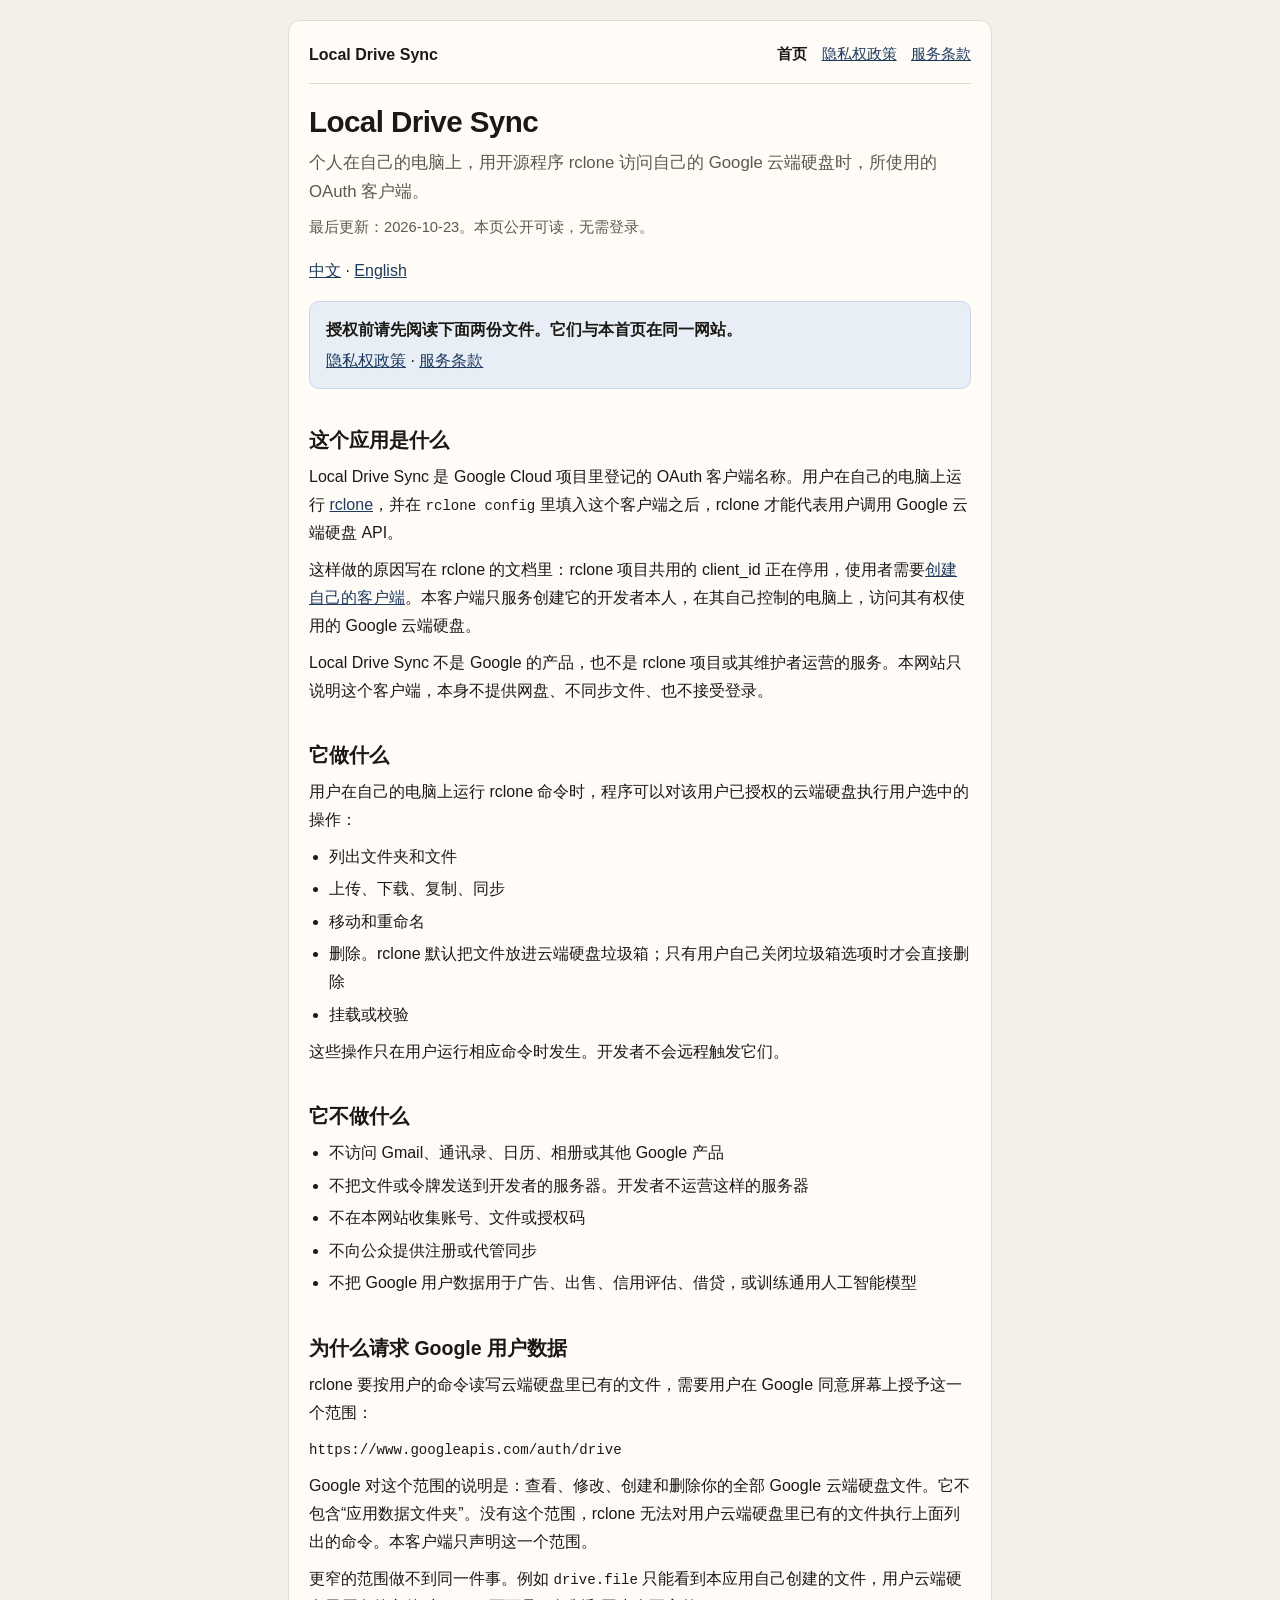
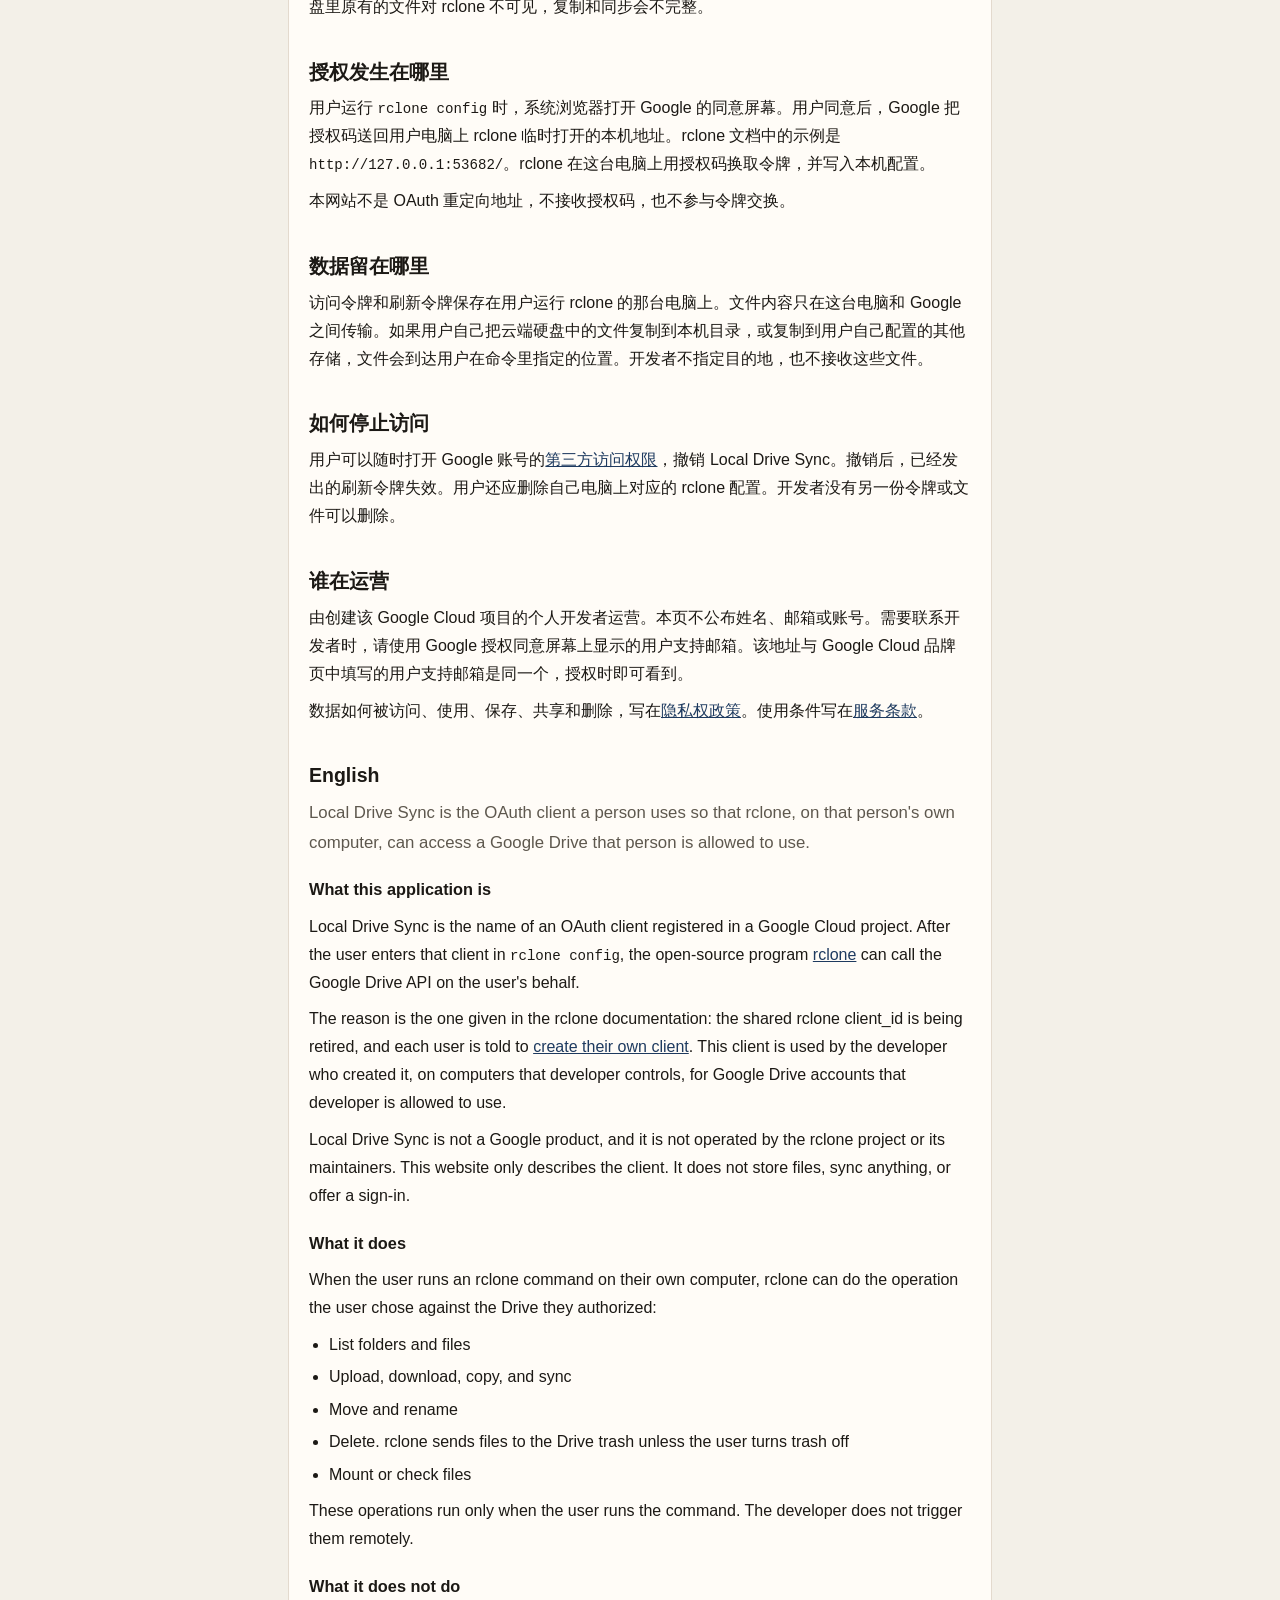
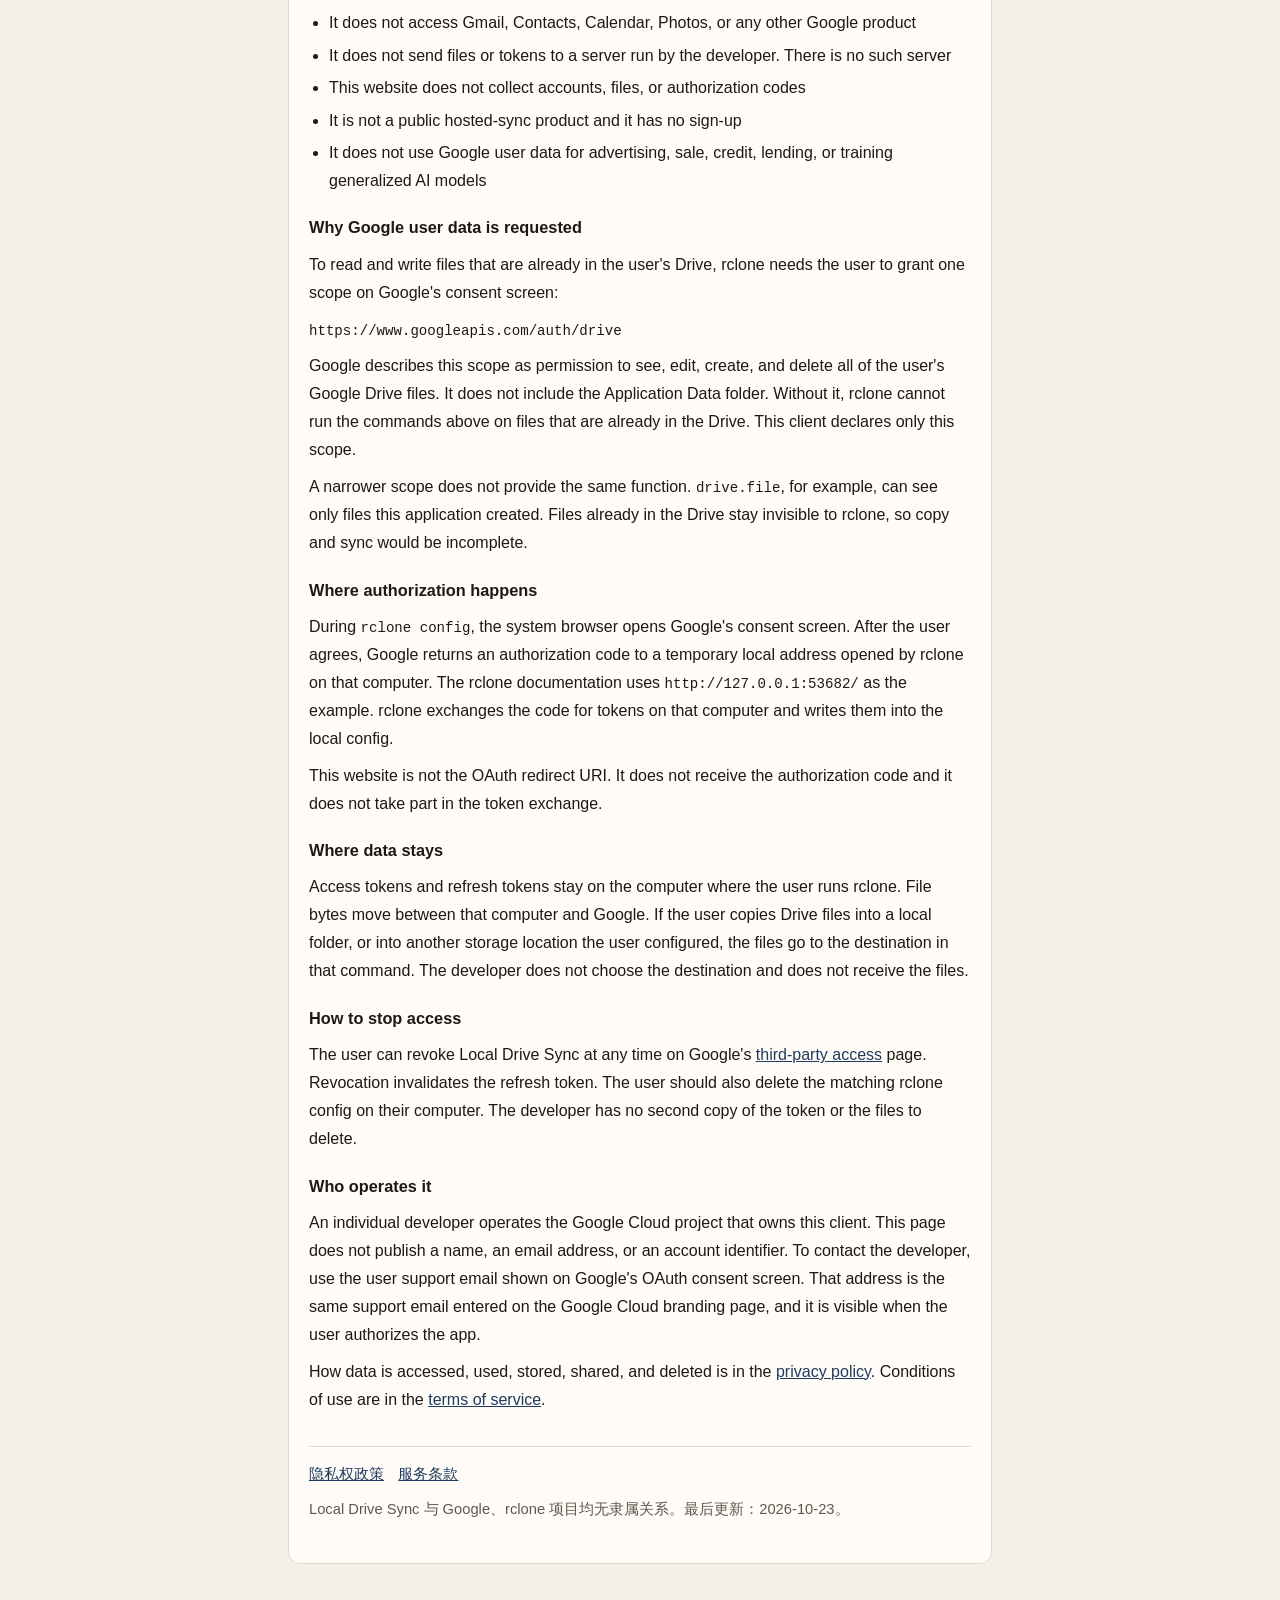
==== index.html @ f3ebdbc6 "添加 Local Drive Sync 的公开品牌页。 首页、隐私权政策和服务条款用于 Google OAuth 品牌验证。" ====
<!DOCTYPE html>
<html lang="zh-Hans">
<head>
  <meta charset="utf-8">
  <meta name="viewport" content="width=device-width, initial-scale=1">
  <title>Local Drive Sync</title>
  <meta name="description" content="Local Drive Sync 是个人在自己的电脑上通过 rclone 访问自己的 Google 云端硬盘时使用的 OAuth 客户端。本网站不收集数据。">
  <meta name="robots" content="index,follow">
  <link rel="icon" href="favicon.svg" type="image/svg+xml">
  <link rel="stylesheet" href="styles.css">
</head>
<body>
  <a class="skip" href="#content">跳到正文</a>
  <div class="wrap">
    <article class="sheet">
      <header>
        <a class="brand" href="index.html">Local Drive Sync</a>
        <nav aria-label="本站页面">
          <a href="index.html" aria-current="page">首页</a>
          <a href="privacy.html">隐私权政策</a>
          <a href="terms.html">服务条款</a>
        </nav>
      </header>

      <main id="content">
        <h1>Local Drive Sync</h1>
        <p class="lede">个人在自己的电脑上，用开源程序 rclone 访问自己的 Google 云端硬盘时，所使用的 OAuth 客户端。</p>
        <p class="meta">最后更新：2026-10-23。本页公开可读，无需登录。</p>
        <p class="lang-switch"><a href="#zh">中文</a> · <a href="#en">English</a></p>

        <div class="policies">
          <strong>授权前请先阅读下面两份文件。它们与本首页在同一网站。</strong>
          <a href="privacy.html">隐私权政策</a>
          ·
          <a href="terms.html">服务条款</a>
        </div>

        <div id="zh" lang="zh-Hans">
          <h2>这个应用是什么</h2>
          <p>Local Drive Sync 是 Google Cloud 项目里登记的 OAuth 客户端名称。用户在自己的电脑上运行 <a href="https://rclone.org/">rclone</a>，并在 <code>rclone config</code> 里填入这个客户端之后，rclone 才能代表用户调用 Google 云端硬盘 API。</p>
          <p>这样做的原因写在 rclone 的文档里：rclone 项目共用的 client_id 正在停用，使用者需要<a href="https://rclone.org/drive/#making-your-own-client-id">创建自己的客户端</a>。本客户端只服务创建它的开发者本人，在其自己控制的电脑上，访问其有权使用的 Google 云端硬盘。</p>
          <p>Local Drive Sync 不是 Google 的产品，也不是 rclone 项目或其维护者运营的服务。本网站只说明这个客户端，本身不提供网盘、不同步文件、也不接受登录。</p>

          <h2>它做什么</h2>
          <p>用户在自己的电脑上运行 rclone 命令时，程序可以对该用户已授权的云端硬盘执行用户选中的操作：</p>
          <ul>
            <li>列出文件夹和文件</li>
            <li>上传、下载、复制、同步</li>
            <li>移动和重命名</li>
            <li>删除。rclone 默认把文件放进云端硬盘垃圾箱；只有用户自己关闭垃圾箱选项时才会直接删除</li>
            <li>挂载或校验</li>
          </ul>
          <p>这些操作只在用户运行相应命令时发生。开发者不会远程触发它们。</p>

          <h2>它不做什么</h2>
          <ul>
            <li>不访问 Gmail、通讯录、日历、相册或其他 Google 产品</li>
            <li>不把文件或令牌发送到开发者的服务器。开发者不运营这样的服务器</li>
            <li>不在本网站收集账号、文件或授权码</li>
            <li>不向公众提供注册或代管同步</li>
            <li>不把 Google 用户数据用于广告、出售、信用评估、借贷，或训练通用人工智能模型</li>
          </ul>

          <h2>为什么请求 Google 用户数据</h2>
          <p>rclone 要按用户的命令读写云端硬盘里已有的文件，需要用户在 Google 同意屏幕上授予这一个范围：</p>
          <p><code class="url">https://www.googleapis.com/auth/drive</code></p>
          <p>Google 对这个范围的说明是：查看、修改、创建和删除你的全部 Google 云端硬盘文件。它不包含“应用数据文件夹”。没有这个范围，rclone 无法对用户云端硬盘里已有的文件执行上面列出的命令。本客户端只声明这一个范围。</p>
          <p>更窄的范围做不到同一件事。例如 <code>drive.file</code> 只能看到本应用自己创建的文件，用户云端硬盘里原有的文件对 rclone 不可见，复制和同步会不完整。</p>

          <h2>授权发生在哪里</h2>
          <p>用户运行 <code>rclone config</code> 时，系统浏览器打开 Google 的同意屏幕。用户同意后，Google 把授权码送回用户电脑上 rclone 临时打开的本机地址。rclone 文档中的示例是 <code class="url">http://127.0.0.1:53682/</code>。rclone 在这台电脑上用授权码换取令牌，并写入本机配置。</p>
          <p>本网站不是 OAuth 重定向地址，不接收授权码，也不参与令牌交换。</p>

          <h2>数据留在哪里</h2>
          <p>访问令牌和刷新令牌保存在用户运行 rclone 的那台电脑上。文件内容只在这台电脑和 Google 之间传输。如果用户自己把云端硬盘中的文件复制到本机目录，或复制到用户自己配置的其他存储，文件会到达用户在命令里指定的位置。开发者不指定目的地，也不接收这些文件。</p>

          <h2>如何停止访问</h2>
          <p>用户可以随时打开 Google 账号的<a href="https://myaccount.google.com/permissions">第三方访问权限</a>，撤销 Local Drive Sync。撤销后，已经发出的刷新令牌失效。用户还应删除自己电脑上对应的 rclone 配置。开发者没有另一份令牌或文件可以删除。</p>

          <h2>谁在运营</h2>
          <p>由创建该 Google Cloud 项目的个人开发者运营。本页不公布姓名、邮箱或账号。需要联系开发者时，请使用 Google 授权同意屏幕上显示的用户支持邮箱。该地址与 Google Cloud 品牌页中填写的用户支持邮箱是同一个，授权时即可看到。</p>
          <p>数据如何被访问、使用、保存、共享和删除，写在<a href="privacy.html">隐私权政策</a>。使用条件写在<a href="terms.html">服务条款</a>。</p>
        </div>

        <div id="en" lang="en">
          <h2>English</h2>
          <p class="lede">Local Drive Sync is the OAuth client a person uses so that rclone, on that person's own computer, can access a Google Drive that person is allowed to use.</p>

          <h3>What this application is</h3>
          <p>Local Drive Sync is the name of an OAuth client registered in a Google Cloud project. After the user enters that client in <code>rclone config</code>, the open-source program <a href="https://rclone.org/">rclone</a> can call the Google Drive API on the user's behalf.</p>
          <p>The reason is the one given in the rclone documentation: the shared rclone client_id is being retired, and each user is told to <a href="https://rclone.org/drive/#making-your-own-client-id">create their own client</a>. This client is used by the developer who created it, on computers that developer controls, for Google Drive accounts that developer is allowed to use.</p>
          <p>Local Drive Sync is not a Google product, and it is not operated by the rclone project or its maintainers. This website only describes the client. It does not store files, sync anything, or offer a sign-in.</p>

          <h3>What it does</h3>
          <p>When the user runs an rclone command on their own computer, rclone can do the operation the user chose against the Drive they authorized:</p>
          <ul>
            <li>List folders and files</li>
            <li>Upload, download, copy, and sync</li>
            <li>Move and rename</li>
            <li>Delete. rclone sends files to the Drive trash unless the user turns trash off</li>
            <li>Mount or check files</li>
          </ul>
          <p>These operations run only when the user runs the command. The developer does not trigger them remotely.</p>

          <h3>What it does not do</h3>
          <ul>
            <li>It does not access Gmail, Contacts, Calendar, Photos, or any other Google product</li>
            <li>It does not send files or tokens to a server run by the developer. There is no such server</li>
            <li>This website does not collect accounts, files, or authorization codes</li>
            <li>It is not a public hosted-sync product and it has no sign-up</li>
            <li>It does not use Google user data for advertising, sale, credit, lending, or training generalized AI models</li>
          </ul>

          <h3>Why Google user data is requested</h3>
          <p>To read and write files that are already in the user's Drive, rclone needs the user to grant one scope on Google's consent screen:</p>
          <p><code class="url">https://www.googleapis.com/auth/drive</code></p>
          <p>Google describes this scope as permission to see, edit, create, and delete all of the user's Google Drive files. It does not include the Application Data folder. Without it, rclone cannot run the commands above on files that are already in the Drive. This client declares only this scope.</p>
          <p>A narrower scope does not provide the same function. <code>drive.file</code>, for example, can see only files this application created. Files already in the Drive stay invisible to rclone, so copy and sync would be incomplete.</p>

          <h3>Where authorization happens</h3>
          <p>During <code>rclone config</code>, the system browser opens Google's consent screen. After the user agrees, Google returns an authorization code to a temporary local address opened by rclone on that computer. The rclone documentation uses <code class="url">http://127.0.0.1:53682/</code> as the example. rclone exchanges the code for tokens on that computer and writes them into the local config.</p>
          <p>This website is not the OAuth redirect URI. It does not receive the authorization code and it does not take part in the token exchange.</p>

          <h3>Where data stays</h3>
          <p>Access tokens and refresh tokens stay on the computer where the user runs rclone. File bytes move between that computer and Google. If the user copies Drive files into a local folder, or into another storage location the user configured, the files go to the destination in that command. The developer does not choose the destination and does not receive the files.</p>

          <h3>How to stop access</h3>
          <p>The user can revoke Local Drive Sync at any time on Google's <a href="https://myaccount.google.com/permissions">third-party access</a> page. Revocation invalidates the refresh token. The user should also delete the matching rclone config on their computer. The developer has no second copy of the token or the files to delete.</p>

          <h3>Who operates it</h3>
          <p>An individual developer operates the Google Cloud project that owns this client. This page does not publish a name, an email address, or an account identifier. To contact the developer, use the user support email shown on Google's OAuth consent screen. That address is the same support email entered on the Google Cloud branding page, and it is visible when the user authorizes the app.</p>
          <p>How data is accessed, used, stored, shared, and deleted is in the <a href="privacy.html">privacy policy</a>. Conditions of use are in the <a href="terms.html">terms of service</a>.</p>
        </div>
      </main>

      <footer>
        <nav aria-label="页脚">
          <a href="privacy.html">隐私权政策</a>
          <a href="terms.html">服务条款</a>
        </nav>
        <p>Local Drive Sync 与 Google、rclone 项目均无隶属关系。最后更新：2026-10-23。</p>
      </footer>
    </article>
  </div>
</body>
</html>
---- styles.css ----
:root {
  color-scheme: light;
  --bg: #f3f0e8;
  --paper: #fffcf7;
  --ink: #1c1915;
  --muted: #5e584e;
  --line: #e3dace;
  --accent: #1e3a5f;
  --accent-soft: #e7eef6;
  --soft: #f7f1e6;
}

* {
  box-sizing: border-box;
}

html {
  font-size: 100%;
}

body {
  margin: 0;
  background: var(--bg);
  color: var(--ink);
  font-family: "Segoe UI", "PingFang SC", "Hiragino Sans GB", "Noto Sans SC", "Microsoft YaHei", sans-serif;
  line-height: 1.75;
}

a {
  color: var(--accent);
}

a:hover {
  text-decoration: none;
}

a:focus-visible {
  outline: 2px solid var(--accent);
  outline-offset: 3px;
}

.skip {
  position: absolute;
  left: 0.75rem;
  top: 0.75rem;
  padding: 0.4rem 0.7rem;
  background: var(--paper);
  border: 1px solid var(--line);
  transform: translateY(-150%);
}

.skip:focus {
  transform: none;
}

.wrap {
  width: min(44rem, calc(100% - 2rem));
  margin: 1.25rem auto 2.5rem;
}

.sheet {
  background: var(--paper);
  border: 1px solid var(--line);
  border-radius: 12px;
  padding: 1.25rem 1.25rem 2rem;
}

header {
  display: flex;
  flex-wrap: wrap;
  gap: 0.75rem 1.25rem;
  align-items: flex-start;
  justify-content: space-between;
  margin-bottom: 1.25rem;
  padding-bottom: 0.9rem;
  border-bottom: 1px solid var(--line);
}

.brand {
  margin: 0;
  color: inherit;
  font-size: 1rem;
  font-weight: 700;
  text-decoration: none;
}

nav {
  display: flex;
  flex-wrap: wrap;
  gap: 0.35rem 0.9rem;
  min-width: 0;
  max-width: 100%;
}

nav a {
  font-size: 0.95rem;
}

nav a[aria-current="page"] {
  color: inherit;
  font-weight: 700;
  text-decoration: none;
}

h1 {
  margin: 0 0 0.4rem;
  font-size: 1.85rem;
  line-height: 1.25;
  letter-spacing: -0.02em;
}

h2 {
  margin: 2rem 0 0.6rem;
  padding-top: 0.35rem;
  font-size: 1.22rem;
  line-height: 1.35;
}

h3 {
  margin: 1.15rem 0 0.35rem;
  font-size: 1.02rem;
}

p,
li,
td,
th {
  overflow-wrap: break-word;
}

p,
ul,
ol {
  margin: 0.55rem 0;
}

ul,
ol {
  padding-left: 1.25rem;
}

li + li {
  margin-top: 0.28rem;
}

.lede {
  margin-top: 0;
  color: var(--muted);
  font-size: 1.05rem;
}

.meta {
  margin: 0.2rem 0 1rem;
  color: var(--muted);
  font-size: 0.92rem;
}

.policies {
  margin: 1rem 0 1.25rem;
  padding: 0.85rem 1rem;
  background: var(--accent-soft);
  border: 1px solid #c9d6e6;
  border-radius: 10px;
}

.policies strong {
  display: block;
  margin-bottom: 0.2rem;
}

.note {
  margin: 1rem 0;
  padding: 0.8rem 1rem;
  background: var(--soft);
  border-radius: 10px;
}

code,
.url {
  font-family: ui-monospace, "SFMono-Regular", Menlo, Consolas, monospace;
  font-size: 0.88em;
  overflow-wrap: anywhere;
}

.table-scroll {
  width: 100%;
  margin: 0.8rem 0 1rem;
  overflow-x: auto;
}

table {
  width: 100%;
  margin: 0;
  border-collapse: collapse;
  font-size: 0.95rem;
}

th,
td {
  padding: 0.55rem 0.6rem;
  border: 1px solid var(--line);
  text-align: left;
  vertical-align: top;
}

th {
  background: #f6f3ec;
  font-weight: 650;
}

.lang-switch {
  margin: 0.4rem 0 0;
}

footer {
  margin-top: 2rem;
  padding-top: 0.9rem;
  border-top: 1px solid var(--line);
  color: var(--muted);
  font-size: 0.92rem;
}

footer nav {
  margin-bottom: 0.4rem;
}

@media (max-width: 640px) {
  header {
    flex-direction: column;
  }

  .sheet {
    padding: 1rem 0.9rem 1.5rem;
  }

  h1 {
    font-size: 1.55rem;
  }

  table {
    font-size: 0.88rem;
  }
}
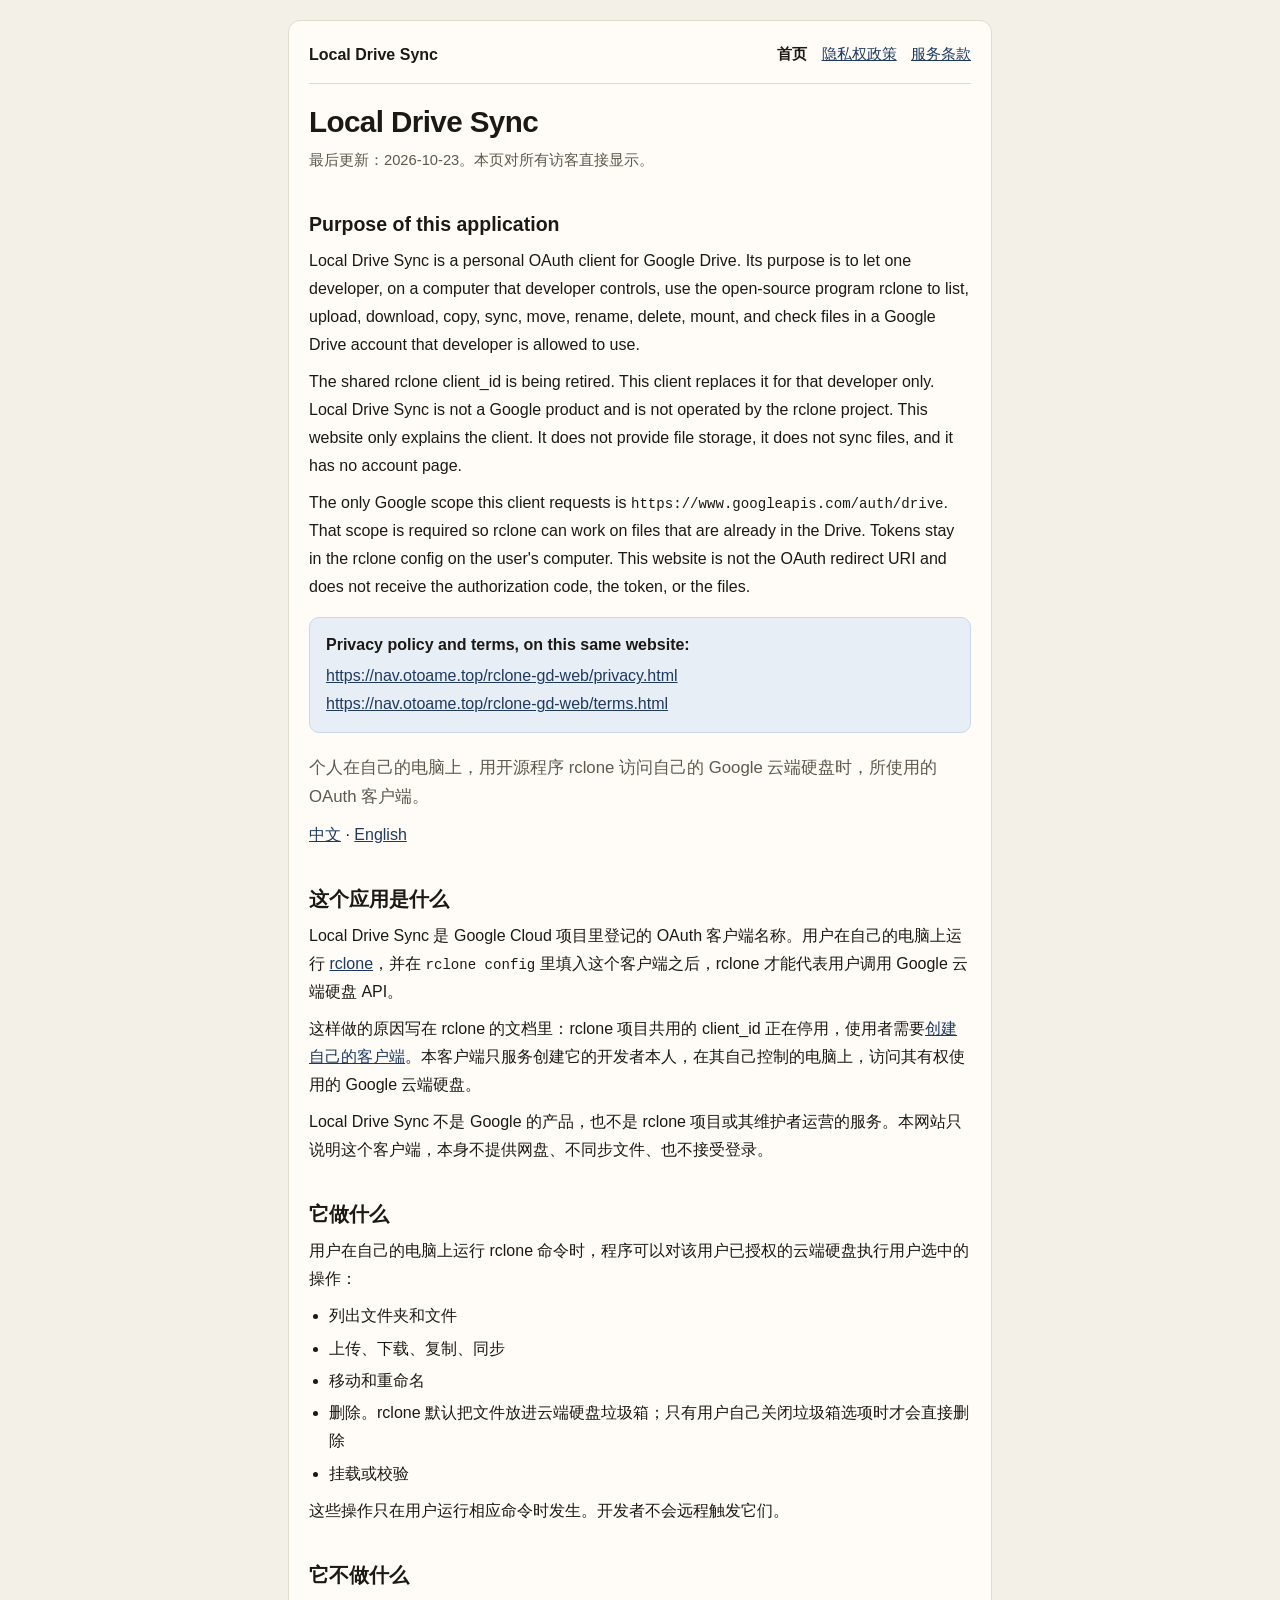
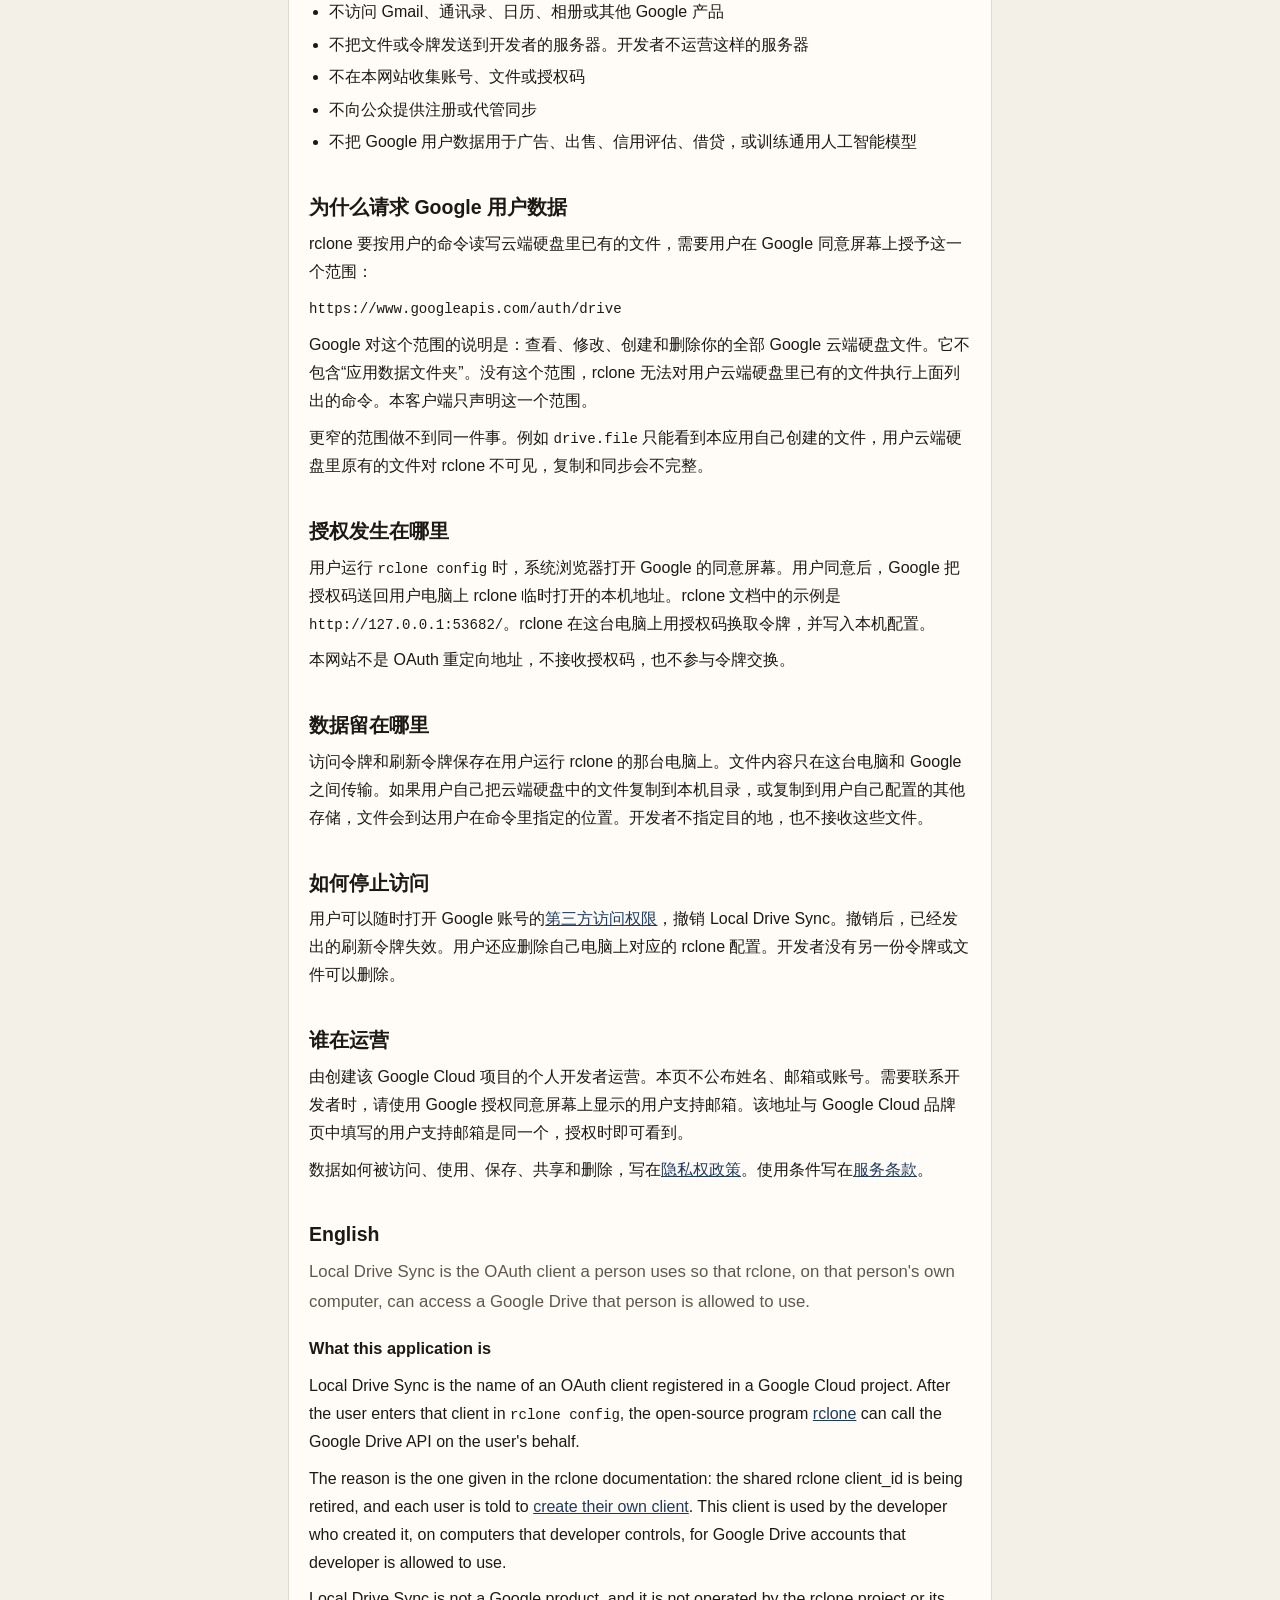
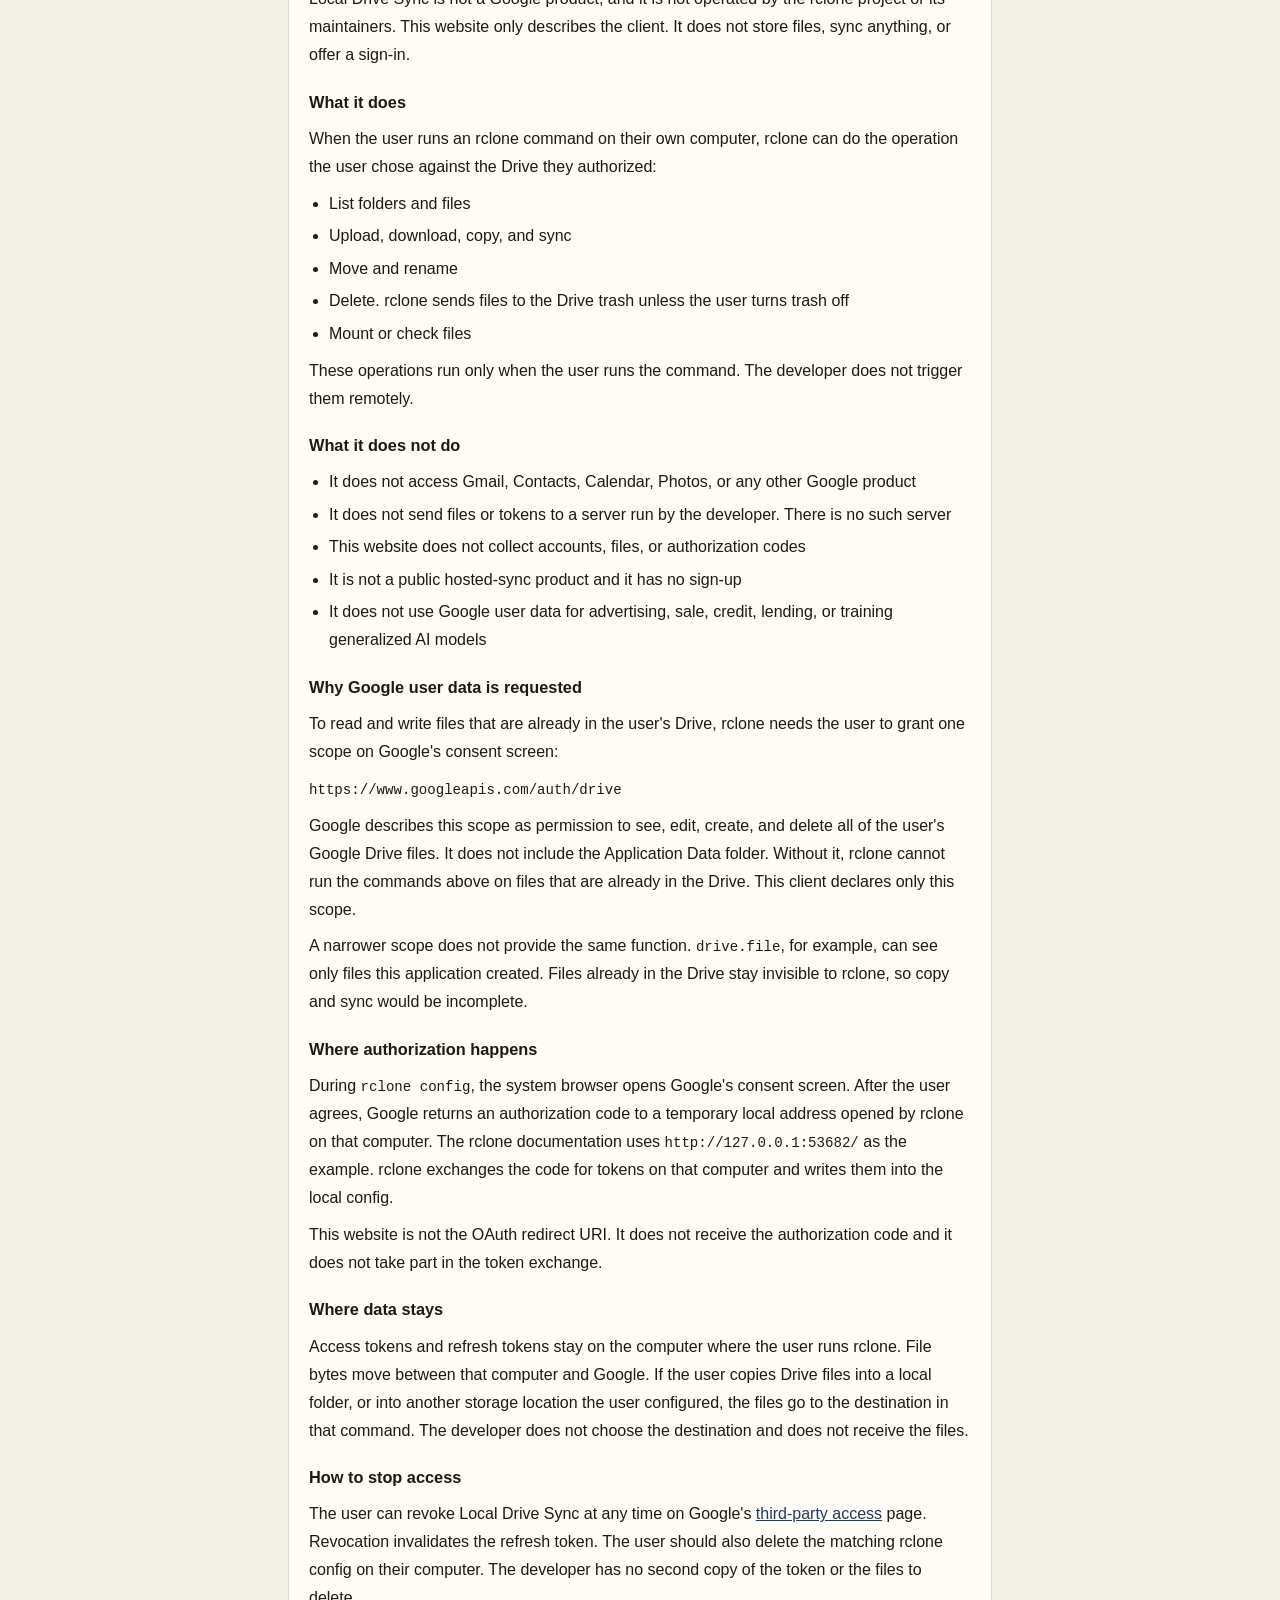
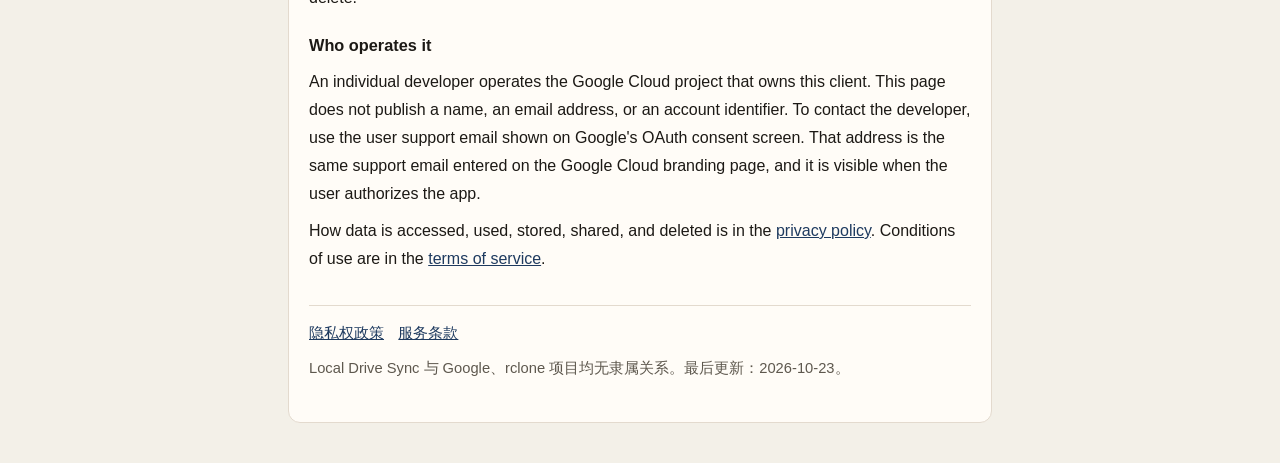
==== commit ee3d77b6: "把应用用途和数据收集说明放到页面开头。 首页用完整网址链到隐私权政策，便于 Google 品牌审核直接读到。" ====
--- a/index.html
+++ b/index.html
@@ -16,24 +16,32 @@
       <header>
         <a class="brand" href="index.html">Local Drive Sync</a>
         <nav aria-label="本站页面">
-          <a href="index.html" aria-current="page">首页</a>
-          <a href="privacy.html">隐私权政策</a>
-          <a href="terms.html">服务条款</a>
+          <a href="https://nav.otoame.top/rclone-gd-web/" aria-current="page">首页</a>
+          <a href="https://nav.otoame.top/rclone-gd-web/privacy.html">隐私权政策</a>
+          <a href="https://nav.otoame.top/rclone-gd-web/terms.html">服务条款</a>
         </nav>
       </header>
 
       <main id="content">
         <h1>Local Drive Sync</h1>
-        <p class="lede">个人在自己的电脑上，用开源程序 rclone 访问自己的 Google 云端硬盘时，所使用的 OAuth 客户端。</p>
-        <p class="meta">最后更新：2026-10-23。本页公开可读，无需登录。</p>
-        <p class="lang-switch"><a href="#zh">中文</a> · <a href="#en">English</a></p>
+        <p class="meta">最后更新：2026-10-23。本页对所有访客直接显示。</p>
+
+        <section id="purpose" lang="en">
+          <h2>Purpose of this application</h2>
+          <p>Local Drive Sync is a personal OAuth client for Google Drive. Its purpose is to let one developer, on a computer that developer controls, use the open-source program rclone to list, upload, download, copy, sync, move, rename, delete, mount, and check files in a Google Drive account that developer is allowed to use.</p>
+          <p>The shared rclone client_id is being retired. This client replaces it for that developer only. Local Drive Sync is not a Google product and is not operated by the rclone project. This website only explains the client. It does not provide file storage, it does not sync files, and it has no account page.</p>
+          <p>The only Google scope this client requests is <code class="url">https://www.googleapis.com/auth/drive</code>. That scope is required so rclone can work on files that are already in the Drive. Tokens stay in the rclone config on the user's computer. This website is not the OAuth redirect URI and does not receive the authorization code, the token, or the files.</p>
+        </section>
 
         <div class="policies">
-          <strong>授权前请先阅读下面两份文件。它们与本首页在同一网站。</strong>
-          <a href="privacy.html">隐私权政策</a>
-          ·
-          <a href="terms.html">服务条款</a>
+          <strong>Privacy policy and terms, on this same website:</strong>
+          <a href="https://nav.otoame.top/rclone-gd-web/privacy.html">https://nav.otoame.top/rclone-gd-web/privacy.html</a>
+          <br>
+          <a href="https://nav.otoame.top/rclone-gd-web/terms.html">https://nav.otoame.top/rclone-gd-web/terms.html</a>
         </div>
+
+        <p class="lede">个人在自己的电脑上，用开源程序 rclone 访问自己的 Google 云端硬盘时，所使用的 OAuth 客户端。</p>
+        <p class="lang-switch"><a href="#zh">中文</a> · <a href="#en">English</a></p>
 
         <div id="zh" lang="zh-Hans">
           <h2>这个应用是什么</h2>
@@ -135,8 +143,8 @@
 
       <footer>
         <nav aria-label="页脚">
-          <a href="privacy.html">隐私权政策</a>
-          <a href="terms.html">服务条款</a>
+          <a href="https://nav.otoame.top/rclone-gd-web/privacy.html">隐私权政策</a>
+          <a href="https://nav.otoame.top/rclone-gd-web/terms.html">服务条款</a>
         </nav>
         <p>Local Drive Sync 与 Google、rclone 项目均无隶属关系。最后更新：2026-10-23。</p>
       </footer>
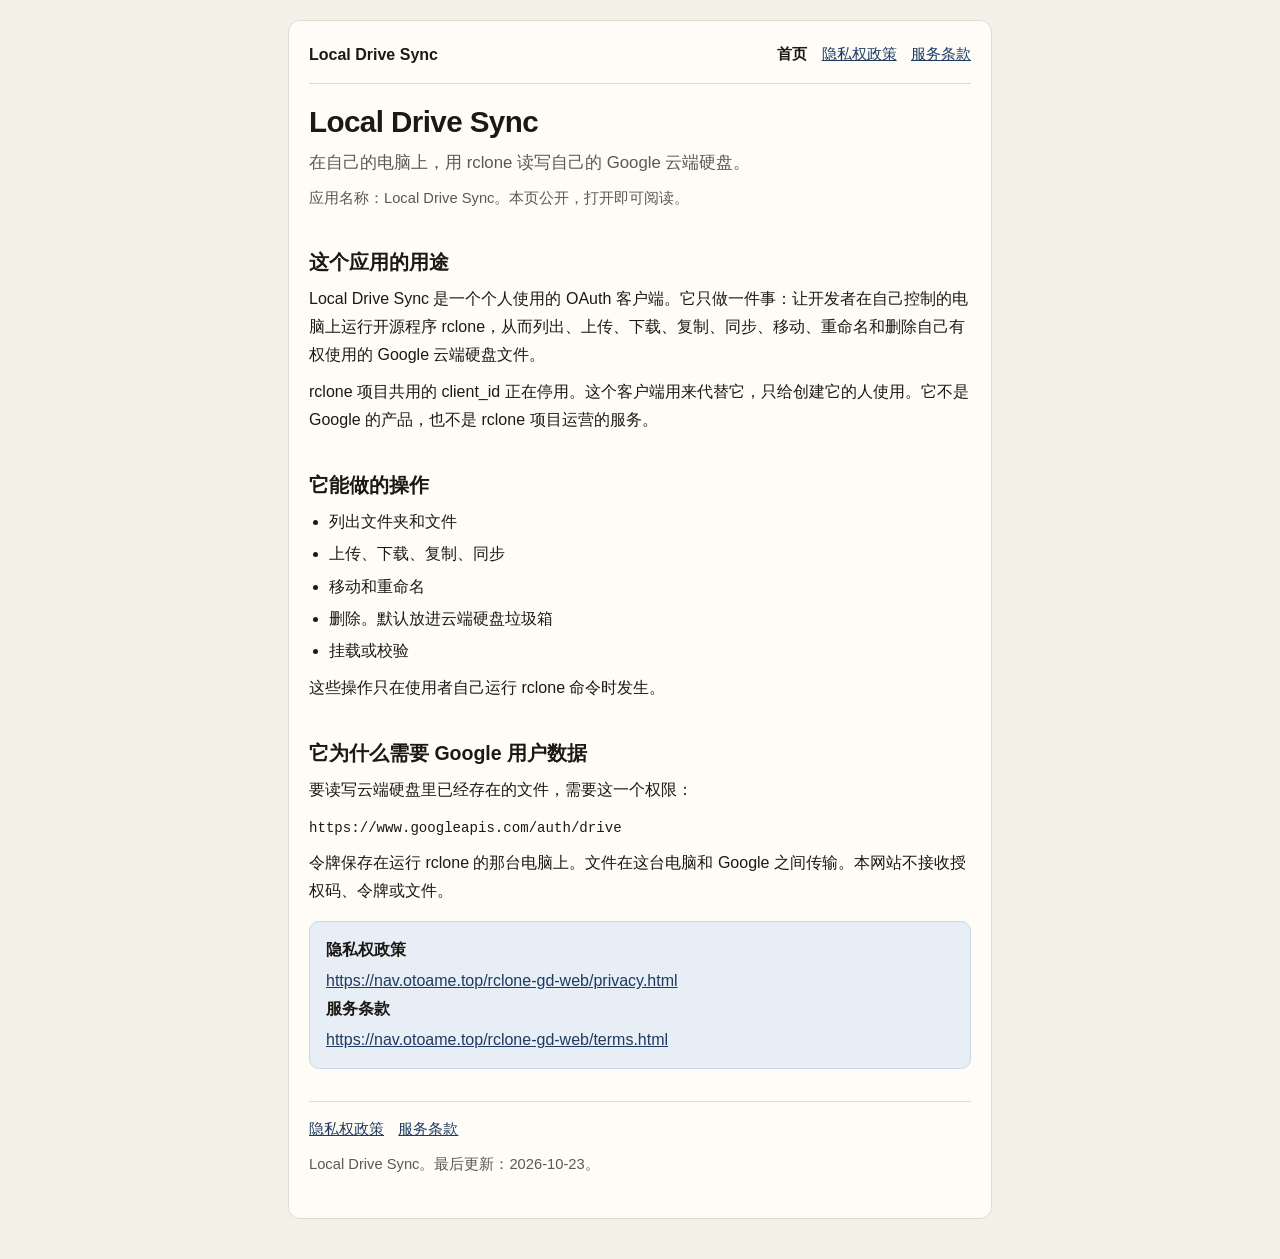
==== commit c5998f69: "把首页和隐私权政策改成短页面。 开头写明用途，隐私政策用表格列出收集、使用和存放位置。" ====
--- a/index.html
+++ b/index.html
@@ -3,8 +3,9 @@
 <head>
   <meta charset="utf-8">
   <meta name="viewport" content="width=device-width, initial-scale=1">
+  <meta name="google-site-verification" content="pRiYZmK5AHzz8g-ixS54J0wjK1TQdz0CeQEFgPr1GlE">
   <title>Local Drive Sync</title>
-  <meta name="description" content="Local Drive Sync 是个人在自己的电脑上通过 rclone 访问自己的 Google 云端硬盘时使用的 OAuth 客户端。本网站不收集数据。">
+  <meta name="description" content="Local Drive Sync 用于在自己的电脑上，用 rclone 读写自己的 Google 云端硬盘。">
   <meta name="robots" content="index,follow">
   <link rel="icon" href="favicon.svg" type="image/svg+xml">
   <link rel="stylesheet" href="styles.css">
@@ -14,7 +15,7 @@
   <div class="wrap">
     <article class="sheet">
       <header>
-        <a class="brand" href="index.html">Local Drive Sync</a>
+        <a class="brand" href="https://nav.otoame.top/rclone-gd-web/">Local Drive Sync</a>
         <nav aria-label="本站页面">
           <a href="https://nav.otoame.top/rclone-gd-web/" aria-current="page">首页</a>
           <a href="https://nav.otoame.top/rclone-gd-web/privacy.html">隐私权政策</a>
@@ -24,120 +25,33 @@
 
       <main id="content">
         <h1>Local Drive Sync</h1>
-        <p class="meta">最后更新：2026-10-23。本页对所有访客直接显示。</p>
+        <p class="lede">在自己的电脑上，用 rclone 读写自己的 Google 云端硬盘。</p>
+        <p class="meta">应用名称：Local Drive Sync。本页公开，打开即可阅读。</p>
 
-        <section id="purpose" lang="en">
-          <h2>Purpose of this application</h2>
-          <p>Local Drive Sync is a personal OAuth client for Google Drive. Its purpose is to let one developer, on a computer that developer controls, use the open-source program rclone to list, upload, download, copy, sync, move, rename, delete, mount, and check files in a Google Drive account that developer is allowed to use.</p>
-          <p>The shared rclone client_id is being retired. This client replaces it for that developer only. Local Drive Sync is not a Google product and is not operated by the rclone project. This website only explains the client. It does not provide file storage, it does not sync files, and it has no account page.</p>
-          <p>The only Google scope this client requests is <code class="url">https://www.googleapis.com/auth/drive</code>. That scope is required so rclone can work on files that are already in the Drive. Tokens stay in the rclone config on the user's computer. This website is not the OAuth redirect URI and does not receive the authorization code, the token, or the files.</p>
-        </section>
+        <h2>这个应用的用途</h2>
+        <p>Local Drive Sync 是一个个人使用的 OAuth 客户端。它只做一件事：让开发者在自己控制的电脑上运行开源程序 rclone，从而列出、上传、下载、复制、同步、移动、重命名和删除自己有权使用的 Google 云端硬盘文件。</p>
+        <p>rclone 项目共用的 client_id 正在停用。这个客户端用来代替它，只给创建它的人使用。它不是 Google 的产品，也不是 rclone 项目运营的服务。</p>
+
+        <h2>它能做的操作</h2>
+        <ul>
+          <li>列出文件夹和文件</li>
+          <li>上传、下载、复制、同步</li>
+          <li>移动和重命名</li>
+          <li>删除。默认放进云端硬盘垃圾箱</li>
+          <li>挂载或校验</li>
+        </ul>
+        <p>这些操作只在使用者自己运行 rclone 命令时发生。</p>
+
+        <h2>它为什么需要 Google 用户数据</h2>
+        <p>要读写云端硬盘里已经存在的文件，需要这一个权限：</p>
+        <p><code class="url">https://www.googleapis.com/auth/drive</code></p>
+        <p>令牌保存在运行 rclone 的那台电脑上。文件在这台电脑和 Google 之间传输。本网站不接收授权码、令牌或文件。</p>
 
         <div class="policies">
-          <strong>Privacy policy and terms, on this same website:</strong>
+          <strong>隐私权政策</strong>
           <a href="https://nav.otoame.top/rclone-gd-web/privacy.html">https://nav.otoame.top/rclone-gd-web/privacy.html</a>
-          <br>
+          <strong>服务条款</strong>
           <a href="https://nav.otoame.top/rclone-gd-web/terms.html">https://nav.otoame.top/rclone-gd-web/terms.html</a>
-        </div>
-
-        <p class="lede">个人在自己的电脑上，用开源程序 rclone 访问自己的 Google 云端硬盘时，所使用的 OAuth 客户端。</p>
-        <p class="lang-switch"><a href="#zh">中文</a> · <a href="#en">English</a></p>
-
-        <div id="zh" lang="zh-Hans">
-          <h2>这个应用是什么</h2>
-          <p>Local Drive Sync 是 Google Cloud 项目里登记的 OAuth 客户端名称。用户在自己的电脑上运行 <a href="https://rclone.org/">rclone</a>，并在 <code>rclone config</code> 里填入这个客户端之后，rclone 才能代表用户调用 Google 云端硬盘 API。</p>
-          <p>这样做的原因写在 rclone 的文档里：rclone 项目共用的 client_id 正在停用，使用者需要<a href="https://rclone.org/drive/#making-your-own-client-id">创建自己的客户端</a>。本客户端只服务创建它的开发者本人，在其自己控制的电脑上，访问其有权使用的 Google 云端硬盘。</p>
-          <p>Local Drive Sync 不是 Google 的产品，也不是 rclone 项目或其维护者运营的服务。本网站只说明这个客户端，本身不提供网盘、不同步文件、也不接受登录。</p>
-
-          <h2>它做什么</h2>
-          <p>用户在自己的电脑上运行 rclone 命令时，程序可以对该用户已授权的云端硬盘执行用户选中的操作：</p>
-          <ul>
-            <li>列出文件夹和文件</li>
-            <li>上传、下载、复制、同步</li>
-            <li>移动和重命名</li>
-            <li>删除。rclone 默认把文件放进云端硬盘垃圾箱；只有用户自己关闭垃圾箱选项时才会直接删除</li>
-            <li>挂载或校验</li>
-          </ul>
-          <p>这些操作只在用户运行相应命令时发生。开发者不会远程触发它们。</p>
-
-          <h2>它不做什么</h2>
-          <ul>
-            <li>不访问 Gmail、通讯录、日历、相册或其他 Google 产品</li>
-            <li>不把文件或令牌发送到开发者的服务器。开发者不运营这样的服务器</li>
-            <li>不在本网站收集账号、文件或授权码</li>
-            <li>不向公众提供注册或代管同步</li>
-            <li>不把 Google 用户数据用于广告、出售、信用评估、借贷，或训练通用人工智能模型</li>
-          </ul>
-
-          <h2>为什么请求 Google 用户数据</h2>
-          <p>rclone 要按用户的命令读写云端硬盘里已有的文件，需要用户在 Google 同意屏幕上授予这一个范围：</p>
-          <p><code class="url">https://www.googleapis.com/auth/drive</code></p>
-          <p>Google 对这个范围的说明是：查看、修改、创建和删除你的全部 Google 云端硬盘文件。它不包含“应用数据文件夹”。没有这个范围，rclone 无法对用户云端硬盘里已有的文件执行上面列出的命令。本客户端只声明这一个范围。</p>
-          <p>更窄的范围做不到同一件事。例如 <code>drive.file</code> 只能看到本应用自己创建的文件，用户云端硬盘里原有的文件对 rclone 不可见，复制和同步会不完整。</p>
-
-          <h2>授权发生在哪里</h2>
-          <p>用户运行 <code>rclone config</code> 时，系统浏览器打开 Google 的同意屏幕。用户同意后，Google 把授权码送回用户电脑上 rclone 临时打开的本机地址。rclone 文档中的示例是 <code class="url">http://127.0.0.1:53682/</code>。rclone 在这台电脑上用授权码换取令牌，并写入本机配置。</p>
-          <p>本网站不是 OAuth 重定向地址，不接收授权码，也不参与令牌交换。</p>
-
-          <h2>数据留在哪里</h2>
-          <p>访问令牌和刷新令牌保存在用户运行 rclone 的那台电脑上。文件内容只在这台电脑和 Google 之间传输。如果用户自己把云端硬盘中的文件复制到本机目录，或复制到用户自己配置的其他存储，文件会到达用户在命令里指定的位置。开发者不指定目的地，也不接收这些文件。</p>
-
-          <h2>如何停止访问</h2>
-          <p>用户可以随时打开 Google 账号的<a href="https://myaccount.google.com/permissions">第三方访问权限</a>，撤销 Local Drive Sync。撤销后，已经发出的刷新令牌失效。用户还应删除自己电脑上对应的 rclone 配置。开发者没有另一份令牌或文件可以删除。</p>
-
-          <h2>谁在运营</h2>
-          <p>由创建该 Google Cloud 项目的个人开发者运营。本页不公布姓名、邮箱或账号。需要联系开发者时，请使用 Google 授权同意屏幕上显示的用户支持邮箱。该地址与 Google Cloud 品牌页中填写的用户支持邮箱是同一个，授权时即可看到。</p>
-          <p>数据如何被访问、使用、保存、共享和删除，写在<a href="privacy.html">隐私权政策</a>。使用条件写在<a href="terms.html">服务条款</a>。</p>
-        </div>
-
-        <div id="en" lang="en">
-          <h2>English</h2>
-          <p class="lede">Local Drive Sync is the OAuth client a person uses so that rclone, on that person's own computer, can access a Google Drive that person is allowed to use.</p>
-
-          <h3>What this application is</h3>
-          <p>Local Drive Sync is the name of an OAuth client registered in a Google Cloud project. After the user enters that client in <code>rclone config</code>, the open-source program <a href="https://rclone.org/">rclone</a> can call the Google Drive API on the user's behalf.</p>
-          <p>The reason is the one given in the rclone documentation: the shared rclone client_id is being retired, and each user is told to <a href="https://rclone.org/drive/#making-your-own-client-id">create their own client</a>. This client is used by the developer who created it, on computers that developer controls, for Google Drive accounts that developer is allowed to use.</p>
-          <p>Local Drive Sync is not a Google product, and it is not operated by the rclone project or its maintainers. This website only describes the client. It does not store files, sync anything, or offer a sign-in.</p>
-
-          <h3>What it does</h3>
-          <p>When the user runs an rclone command on their own computer, rclone can do the operation the user chose against the Drive they authorized:</p>
-          <ul>
-            <li>List folders and files</li>
-            <li>Upload, download, copy, and sync</li>
-            <li>Move and rename</li>
-            <li>Delete. rclone sends files to the Drive trash unless the user turns trash off</li>
-            <li>Mount or check files</li>
-          </ul>
-          <p>These operations run only when the user runs the command. The developer does not trigger them remotely.</p>
-
-          <h3>What it does not do</h3>
-          <ul>
-            <li>It does not access Gmail, Contacts, Calendar, Photos, or any other Google product</li>
-            <li>It does not send files or tokens to a server run by the developer. There is no such server</li>
-            <li>This website does not collect accounts, files, or authorization codes</li>
-            <li>It is not a public hosted-sync product and it has no sign-up</li>
-            <li>It does not use Google user data for advertising, sale, credit, lending, or training generalized AI models</li>
-          </ul>
-
-          <h3>Why Google user data is requested</h3>
-          <p>To read and write files that are already in the user's Drive, rclone needs the user to grant one scope on Google's consent screen:</p>
-          <p><code class="url">https://www.googleapis.com/auth/drive</code></p>
-          <p>Google describes this scope as permission to see, edit, create, and delete all of the user's Google Drive files. It does not include the Application Data folder. Without it, rclone cannot run the commands above on files that are already in the Drive. This client declares only this scope.</p>
-          <p>A narrower scope does not provide the same function. <code>drive.file</code>, for example, can see only files this application created. Files already in the Drive stay invisible to rclone, so copy and sync would be incomplete.</p>
-
-          <h3>Where authorization happens</h3>
-          <p>During <code>rclone config</code>, the system browser opens Google's consent screen. After the user agrees, Google returns an authorization code to a temporary local address opened by rclone on that computer. The rclone documentation uses <code class="url">http://127.0.0.1:53682/</code> as the example. rclone exchanges the code for tokens on that computer and writes them into the local config.</p>
-          <p>This website is not the OAuth redirect URI. It does not receive the authorization code and it does not take part in the token exchange.</p>
-
-          <h3>Where data stays</h3>
-          <p>Access tokens and refresh tokens stay on the computer where the user runs rclone. File bytes move between that computer and Google. If the user copies Drive files into a local folder, or into another storage location the user configured, the files go to the destination in that command. The developer does not choose the destination and does not receive the files.</p>
-
-          <h3>How to stop access</h3>
-          <p>The user can revoke Local Drive Sync at any time on Google's <a href="https://myaccount.google.com/permissions">third-party access</a> page. Revocation invalidates the refresh token. The user should also delete the matching rclone config on their computer. The developer has no second copy of the token or the files to delete.</p>
-
-          <h3>Who operates it</h3>
-          <p>An individual developer operates the Google Cloud project that owns this client. This page does not publish a name, an email address, or an account identifier. To contact the developer, use the user support email shown on Google's OAuth consent screen. That address is the same support email entered on the Google Cloud branding page, and it is visible when the user authorizes the app.</p>
-          <p>How data is accessed, used, stored, shared, and deleted is in the <a href="privacy.html">privacy policy</a>. Conditions of use are in the <a href="terms.html">terms of service</a>.</p>
         </div>
       </main>
 
@@ -146,7 +60,7 @@
           <a href="https://nav.otoame.top/rclone-gd-web/privacy.html">隐私权政策</a>
           <a href="https://nav.otoame.top/rclone-gd-web/terms.html">服务条款</a>
         </nav>
-        <p>Local Drive Sync 与 Google、rclone 项目均无隶属关系。最后更新：2026-10-23。</p>
+        <p>Local Drive Sync。最后更新：2026-10-23。</p>
       </footer>
     </article>
   </div>
